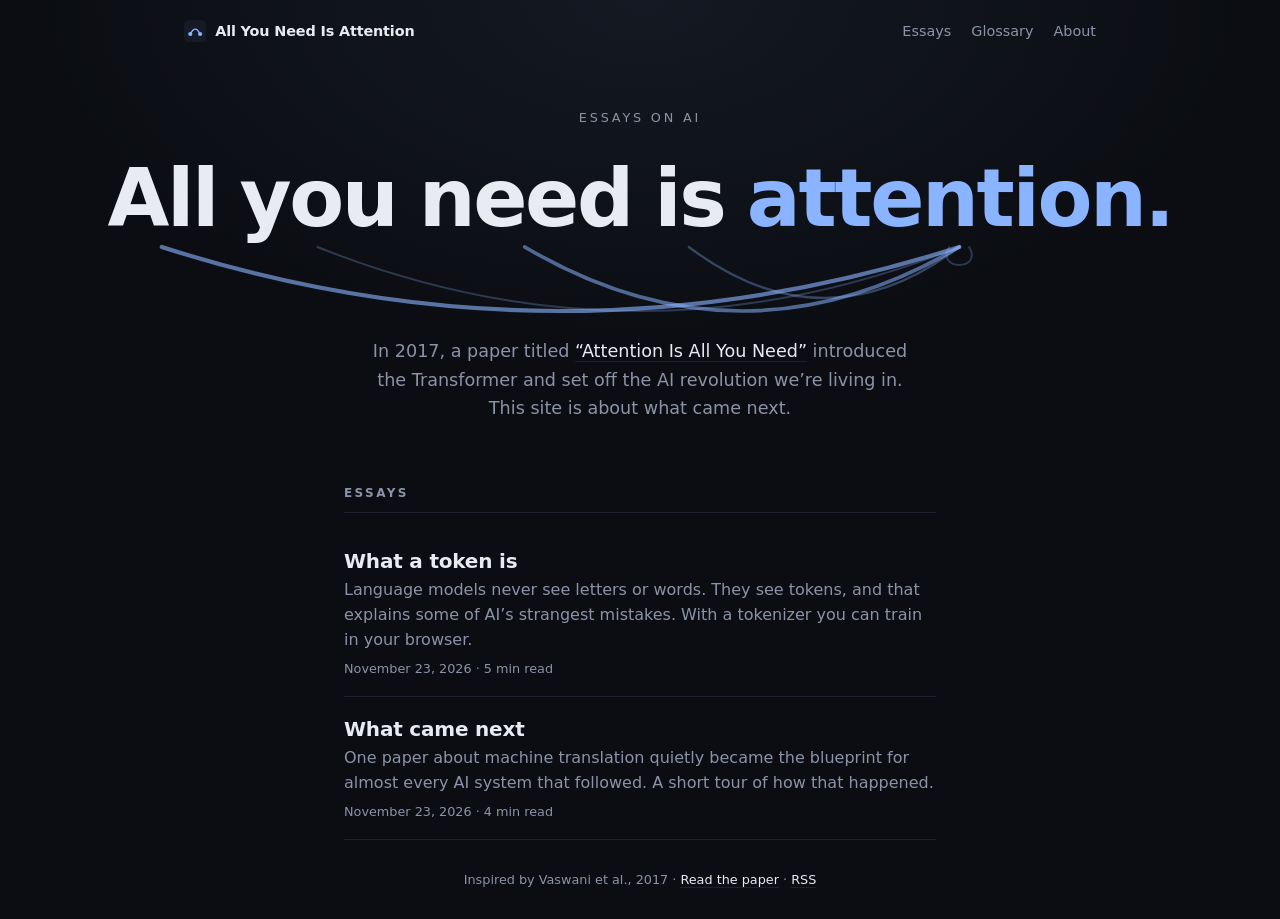
==== index.html @ ba5e2895 "Add essay "What a token is" with in-browser tokenizer - New essay on tokens, byte-pair encoding and " ====
<!DOCTYPE html>
<html lang="en">
<head>
<meta charset="utf-8">
<meta name="viewport" content="width=device-width, initial-scale=1">
<title>All You Need Is Attention</title>
<meta name="description" content="Essays on AI and what came after “Attention Is All You Need” (Vaswani et al., 2017), the paper that started the transformer era.">
<meta property="og:title" content="All You Need Is Attention">
<meta property="og:description" content="Essays on AI and what came after the paper that started the transformer era.">
<meta property="og:type" content="website">
<meta property="og:url" content="https://allyouneedisattention.com/">
<meta property="og:site_name" content="All You Need Is Attention">
<meta property="og:image" content="https://allyouneedisattention.com/og-image.png">
<meta property="og:image:width" content="1200">
<meta property="og:image:height" content="630">
<meta property="og:image:alt" content="All you need is attention, with curved attention lines linking the words.">
<meta name="twitter:card" content="summary_large_image">
<link rel="canonical" href="https://allyouneedisattention.com/">
<meta name="theme-color" content="#0b0d12">
<link rel="icon" href="data:image/svg+xml,<svg xmlns='http://www.w3.org/2000/svg' viewBox='0 0 32 32'><rect width='32' height='32' rx='7' fill='%230b0d12'/><circle cx='9' cy='20' r='3' fill='%238ab4ff'/><circle cx='23' cy='20' r='3' fill='%238ab4ff'/><path d='M9 20Q16 6 23 20' stroke='%238ab4ff' stroke-width='2' fill='none'/></svg>">
<link rel="stylesheet" href="/styles.css">
<link rel="alternate" type="application/rss+xml" title="All You Need Is Attention" href="/feed.xml">
</head>
<body>
<header class="site-header">
  <a class="brand" href="/" aria-label="All You Need Is Attention, home"><svg viewBox="0 0 32 32" aria-hidden="true"><rect width="32" height="32" rx="7" fill="#151a26"/><circle cx="9" cy="20" r="3" fill="#8ab4ff"/><circle cx="23" cy="20" r="3" fill="#8ab4ff"/><path d="M9 20Q16 6 23 20" stroke="#8ab4ff" stroke-width="2" fill="none"/></svg><span class="brand-name">All You Need Is Attention</span></a>
  <nav><a href="/#essays">Essays</a><a href="/glossary/">Glossary</a><a href="/about/">About</a></nav>
</header>

<main>
  <section class="hero">
    <p class="eyebrow">Essays on AI</p>

    <div class="stage" id="stage">
      <svg class="arcs" id="arcs" aria-hidden="true"></svg>
      <h1 id="title" aria-label="All you need is attention">
        <span class="tok" tabindex="0">All</span>
        <span class="tok" tabindex="0">you</span>
        <span class="tok" tabindex="0">need</span>
        <span class="tok" tabindex="0">is</span>
        <span class="tok" tabindex="0">attention.</span>
      </h1>
    </div>

    <p class="sub">
      In 2017, a paper titled
      <a href="https://arxiv.org/abs/1706.03762" target="_blank" rel="noopener">“Attention Is All You Need”</a>
      introduced the Transformer and set off the AI revolution we’re living in.
      This site is about what came next.
    </p>
  </section>

  <section class="essays" id="essays">
    <h2 class="section-label">Essays</h2>
    <!-- Newest first. Copy an <li> block when you publish a new essay. -->
    <ul class="essay-list">
      <li>
        <a href="/essays/what-a-token-is/">
          <h3>What a token is</h3>
          <p>Language models never see letters or words. They see tokens, and that explains some of AI’s strangest mistakes. With a tokenizer you can train in your browser.</p>
          <div class="meta"><time datetime="2026-11-23">November 23, 2026</time> · 5 min read</div>
        </a>
      </li>
      <li>
        <a href="/essays/what-came-next/">
          <h3>What came next</h3>
          <p>One paper about machine translation quietly became the blueprint for almost every AI system that followed. A short tour of how that happened.</p>
          <div class="meta"><time datetime="2026-11-23">November 23, 2026</time> · 4 min read</div>
        </a>
      </li>
    </ul>
  </section>
</main>

<footer class="site-footer">
  Inspired by Vaswani et al., 2017 &middot;
  <a href="https://arxiv.org/abs/1706.03762" target="_blank" rel="noopener">Read the paper</a> &middot;
  <a href="/feed.xml">RSS</a>
</footer>

<script src="/figures/attention-arcs.js"></script>
<script>
  // Hand-tuned "attention" weights: row = query word, column = key word.
  // Purely illustrative, not from a real model.
  AttentionArcs.attach({
    stage: document.getElementById('stage'),
    svg: document.getElementById('arcs'),
    tokens: [...document.querySelectorAll('#title .tok')],
    weights: [
      //  All  you  need is   attention
      [ .10, .10, .25, .05, .50 ], // All
      [ .10, .10, .50, .05, .25 ], // you
      [ .20, .35, .05, .10, .30 ], // need
      [ .05, .10, .30, .05, .50 ], // is
      [ .35, .10, .30, .15, .10 ], // attention
    ],
    start: 4,
    autoplay: true,
  });
</script>
</body>
</html>
---- styles.css ----
/* Shared styles for allyouneedisattention.com */

:root {
  --bg: #0b0d12;
  --fg: #e8ebf2;
  --muted: #8b93a7;
  --accent: #8ab4ff;
  --line: #1c2030;
  --panel: #11141c;
  --measure: 40rem;
  --sans: ui-sans-serif, system-ui, -apple-system, "Segoe UI", Roboto, sans-serif;
  --serif: "Iowan Old Style", "Palatino Linotype", Palatino, Georgia, serif;
  --mono: ui-monospace, SFMono-Regular, Menlo, Consolas, monospace;
}

* { box-sizing: border-box; }

body {
  margin: 0;
  background:
    radial-gradient(900px 500px at 50% 0%, rgba(138,180,255,.07), transparent 70%),
    var(--bg);
  color: var(--fg);
  font-family: var(--sans);
  display: flex;
  flex-direction: column;
  min-height: 100vh;
  -webkit-font-smoothing: antialiased;
}

a {
  color: var(--fg);
  text-decoration: none;
  border-bottom: 1px solid var(--line);
  transition: border-color .2s, color .2s;
}
a:hover { color: var(--accent); border-color: var(--accent); }
a:focus-visible { outline: 2px solid var(--accent); outline-offset: 2px; }

/* ---------- Site header & footer ---------- */

.site-header {
  display: flex;
  justify-content: space-between;
  align-items: center;
  gap: 1rem;
  max-width: 60rem;
  width: 100%;
  margin: 0 auto;
  padding: 1.25rem 1.5rem;
  font-size: .9rem;
}
.site-header .brand {
  border: 0;
  font-weight: 600;
  letter-spacing: -.01em;
  display: inline-flex;
  align-items: center;
  gap: .55rem;
}
.site-header .brand svg { width: 1.4rem; height: 1.4rem; }
.site-header nav { display: flex; gap: 1.25rem; }
.site-header nav a { border: 0; color: var(--muted); }
.site-header nav a:hover,
.site-header nav a[aria-current="page"] { color: var(--fg); }

main { flex: 1; width: 100%; }

.site-footer {
  padding: 2rem 1.5rem;
  text-align: center;
  font-size: .8rem;
  color: var(--muted);
}

/* ---------- Home: hero ---------- */

.hero {
  display: flex;
  flex-direction: column;
  align-items: center;
  text-align: center;
  padding: 3rem 1.5rem 1rem;
}
.eyebrow {
  font-size: .8rem;
  letter-spacing: .22em;
  text-transform: uppercase;
  color: var(--muted);
  margin: 0 0 2rem;
}
.stage { position: relative; display: inline-block; padding-bottom: 5rem; }
.hero h1 {
  margin: 0;
  font-weight: 600;
  /* Kept on one line so the arcs never cross a line break. The title is
     ~10.6em wide, so size it to fit the viewport minus the hero padding. */
  font-size: clamp(1.4rem, calc((100vw - 3rem) / 11), 5rem);
  letter-spacing: -.03em;
  line-height: 1.05;
  display: flex;
  flex-wrap: nowrap;
  white-space: nowrap;
  justify-content: center;
  gap: 0 .28em;
}
.tok {
  cursor: default;
  transition: color .25s ease;
  outline: none;
  border-radius: .15em;
}
.tok.active { color: var(--accent); }
.tok:focus-visible { box-shadow: 0 0 0 2px var(--accent); }
svg.arcs {
  position: absolute; left: 0; top: 0;
  width: 100%; height: 100%;
  pointer-events: none;
  overflow: visible;
}
svg.arcs path {
  fill: none;
  stroke: var(--accent);
  stroke-linecap: round;
  transition: opacity .35s ease;
}
.hero .sub {
  max-width: 34rem;
  margin: 1rem auto 0;
  color: var(--muted);
  font-size: 1.1rem;
  line-height: 1.6;
}

/* ---------- Home: essay list ---------- */

.essays {
  max-width: var(--measure);
  margin: 3rem auto 0;
  padding: 0 1.5rem;
}
.section-label {
  font-size: .75rem;
  letter-spacing: .2em;
  text-transform: uppercase;
  color: var(--muted);
  margin: 0 0 1rem;
  padding-bottom: .75rem;
  border-bottom: 1px solid var(--line);
}
.essay-list { list-style: none; margin: 0; padding: 0; }
.essay-list li { border-bottom: 1px solid var(--line); }
.essay-list a {
  display: block;
  border: 0;
  padding: 1.25rem 0;
}
.essay-list h3 {
  margin: 0 0 .35rem;
  font-size: 1.25rem;
  font-weight: 600;
  letter-spacing: -.01em;
  transition: color .2s;
}
.essay-list a:hover h3 { color: var(--accent); }
.essay-list p { margin: 0; color: var(--muted); line-height: 1.55; }
.meta { font-size: .8rem; color: var(--muted); margin-top: .5rem; }

/* ---------- Article (essays & pages) ---------- */

.article {
  max-width: var(--measure);
  margin: 0 auto;
  padding: 3rem 1.5rem 2rem;
}
.article header { margin-bottom: 2.5rem; }
.article h1 {
  font-size: clamp(2rem, 5vw, 2.8rem);
  line-height: 1.15;
  letter-spacing: -.025em;
  font-weight: 600;
  margin: 0 0 1rem;
}
.article .dek {
  font-size: 1.15rem;
  color: var(--muted);
  line-height: 1.55;
  margin: 0;
}
.article header .meta { margin-top: 1.25rem; }

.prose {
  font-family: var(--serif);
  font-size: 1.2rem;
  line-height: 1.7;
  color: #d9dde7;
}
.prose p { margin: 0 0 1.35em; }
.prose h2, .prose h3 {
  font-family: var(--sans);
  color: var(--fg);
  letter-spacing: -.015em;
  line-height: 1.25;
}
.prose h2 { font-size: 1.5rem; margin: 2.5em 0 .75em; }
.prose h3 { font-size: 1.2rem; margin: 2em 0 .6em; }
.prose blockquote {
  margin: 1.75em 0;
  padding-left: 1.25em;
  border-left: 2px solid var(--accent);
  color: var(--muted);
  font-style: italic;
}
.prose ul, .prose ol { padding-left: 1.3em; margin: 0 0 1.35em; }
.prose li { margin-bottom: .4em; }
.prose code {
  font-family: var(--mono);
  font-size: .85em;
  background: var(--panel);
  border: 1px solid var(--line);
  border-radius: 4px;
  padding: .1em .35em;
}
.prose pre {
  font-family: var(--mono);
  font-size: .85rem;
  line-height: 1.55;
  background: var(--panel);
  border: 1px solid var(--line);
  border-radius: 8px;
  padding: 1rem 1.25rem;
  overflow-x: auto;
}
.prose pre code { background: none; border: 0; padding: 0; font-size: inherit; }
.prose hr { border: 0; border-top: 1px solid var(--line); margin: 3em 0; }
.prose sup a { border: 0; color: var(--accent); font-family: var(--sans); font-size: .75em; }

.footnotes {
  margin-top: 3rem;
  padding-top: 1.5rem;
  border-top: 1px solid var(--line);
  font-family: var(--sans);
  font-size: .9rem;
  line-height: 1.6;
  color: var(--muted);
}
.footnotes ol { padding-left: 1.3em; }
.footnotes li { margin-bottom: .6em; }

.back { display: inline-block; margin-top: 2rem; font-size: .9rem; }

@media (prefers-reduced-motion: reduce) {
  * { transition: none !important; animation: none !important; }
}

/* ---------- Go deeper boxes ---------- */
/* <details class="deeper"><summary>Go deeper: …</summary> … </details> */

.deeper {
  margin: 1.75em 0;
  border: 1px solid var(--line);
  border-left: 2px solid var(--accent);
  border-radius: 6px;
  background: var(--panel);
  font-size: 1.05rem;
}
.deeper > summary {
  cursor: pointer;
  list-style: none;
  padding: .8rem 1.1rem;
  font-family: var(--sans);
  font-size: .95rem;
  font-weight: 600;
  color: var(--fg);
  display: flex;
  align-items: center;
  gap: .6rem;
}
.deeper > summary::-webkit-details-marker { display: none; }
.deeper > summary::before {
  content: "+";
  display: inline-grid;
  place-items: center;
  width: 1.2rem; height: 1.2rem;
  border: 1px solid var(--accent);
  border-radius: 50%;
  color: var(--accent);
  font-size: .9rem;
  line-height: 1;
  flex: none;
}
.deeper[open] > summary::before { content: "−"; }
.deeper > summary:hover { color: var(--accent); }
.deeper > summary:focus-visible { outline: 2px solid var(--accent); outline-offset: 2px; border-radius: 6px; }
.deeper > :not(summary) { margin-left: 1.1rem; margin-right: 1.1rem; }
.deeper > :last-child { margin-bottom: 1.1rem; }
.deeper .math {
  font-family: var(--serif);
  font-size: 1.15em;
  text-align: center;
  margin: 1em 1.1rem;
  white-space: nowrap;
  overflow-x: auto;
}

/* ---------- Glossary terms ---------- */
/* <span class="term" data-term="token">tokens</span> */

.term {
  text-decoration: underline dotted var(--muted);
  text-underline-offset: .2em;
  cursor: help;
}
.term:hover, .term:focus-visible, .term.is-open {
  text-decoration-color: var(--accent);
  outline: none;
}
.term-tip {
  position: absolute;
  z-index: 10;
  max-width: min(20rem, calc(100vw - 2rem));
  padding: .75rem .9rem;
  background: #161a25;
  border: 1px solid #2a3046;
  border-radius: 8px;
  box-shadow: 0 8px 30px rgba(0,0,0,.45);
  font-family: var(--sans);
  font-size: .88rem;
  line-height: 1.5;
  color: var(--fg);
  font-style: normal;
}
.term-tip strong { display: block; margin-bottom: .2rem; color: var(--accent); font-weight: 600; }
.term-tip a { font-size: .8rem; color: var(--muted); }
.term-tip[hidden] { display: none; }

.glossary-list { margin: 0; }
.glossary-list dt {
  font-family: var(--sans);
  font-weight: 600;
  color: var(--fg);
  margin-top: 1.6em;
  scroll-margin-top: 1rem;
}
.glossary-list dt:target { color: var(--accent); }
.glossary-list dd { margin: .3em 0 0; }

/* ---------- Figures ---------- */

.fig {
  margin: 2.25em 0;
  padding: 1.5rem 1rem 1rem;
  border: 1px solid var(--line);
  border-radius: 10px;
  background: rgba(17,20,28,.6);
}
.fig figcaption {
  font-family: var(--sans);
  font-size: .85rem;
  line-height: 1.5;
  color: var(--muted);
  margin-top: .5rem;
  text-align: center;
}
.arcs-scroll { overflow-x: auto; text-align: center; }
.arcs-stage {
  position: relative;
  display: inline-flex;
  gap: .55em;
  padding: .25rem .5rem 6.5rem;
  font-family: var(--sans);
  font-size: 1.15rem;
  font-weight: 500;
  white-space: nowrap;
}
.arcs-stage .tok {
  font: inherit;
  color: inherit;
  background: none;
  border: 0;
  padding: .1em .15em;
  cursor: pointer;
}
.arcs-stage .tok:hover { color: var(--accent); }
@media (max-width: 560px) {
  .fig { padding-left: .25rem; padding-right: .25rem; }
  .arcs-stage { font-size: .92rem; gap: .3em; padding-left: .25rem; padding-right: .25rem; }
  .arcs-stage .tok { padding: .1em .1em; }
}
@media (max-width: 480px) {
  .site-header .brand-name { display: none; }
}

/* ---------- 404 ---------- */
.notfound { padding-top: 6rem; text-align: center; }
.notfound .eyebrow { margin-bottom: 1rem; }
.notfound .dek a { color: var(--fg); }

/* ---------- BPE explorer figure ---------- */

.bpe { font-family: var(--sans); font-size: .95rem; text-align: left; }
.bpe-label { display: block; font-size: .8rem; color: var(--muted); margin: 0 0 .4rem; }
.bpe-label output { color: var(--fg); }
.bpe-input {
  width: 100%;
  resize: vertical;
  background: var(--bg);
  color: var(--fg);
  border: 1px solid #2a3046;
  border-radius: 6px;
  padding: .6rem .75rem;
  font: inherit;
  font-size: 1rem;
}
.bpe-input:focus { outline: 2px solid var(--accent); outline-offset: 1px; }
.bpe-examples { display: flex; flex-wrap: wrap; gap: .4rem; margin: .6rem 0 1rem; }
.bpe-examples button {
  font: inherit; font-size: .8rem;
  color: var(--muted);
  background: none;
  border: 1px solid var(--line);
  border-radius: 999px;
  padding: .2rem .7rem;
  cursor: pointer;
}
.bpe-examples button:hover { color: var(--fg); border-color: var(--accent); }
.bpe-out {
  display: flex; flex-wrap: wrap; gap: .3rem;
  min-height: 2.4rem;
  padding: .6rem;
  background: var(--bg);
  border-radius: 6px;
}
.bpe-tok {
  display: inline-block;
  font-family: var(--mono);
  font-size: .9rem;
  white-space: pre;
  padding: .1rem .35rem;
  border-radius: 4px;
  border: 1px solid;
}
.bpe-tok.c0 { background: rgba(138,180,255,.14); border-color: rgba(138,180,255,.45); }
.bpe-tok.c1 { background: rgba(120,220,180,.12); border-color: rgba(120,220,180,.4); }
.bpe-tok.c2 { background: rgba(255,190,110,.12); border-color: rgba(255,190,110,.4); }
.bpe-tok.c3 { background: rgba(240,140,190,.12); border-color: rgba(240,140,190,.4); }
.bpe-tok.c4 { background: rgba(180,150,255,.13); border-color: rgba(180,150,255,.42); }
.bpe-ws { color: var(--muted); }
.bpe-stats { font-size: .8rem; color: var(--muted); margin: .5rem 0 1.25rem; }
.bpe-slider { width: 100%; accent-color: var(--accent); }
.bpe-merges { margin-top: .75rem; font-size: .85rem; color: var(--muted); }
.bpe-merges-head { font-size: .75rem; letter-spacing: .08em; text-transform: uppercase; margin-bottom: .4rem; }
.bpe-merge { display: flex; align-items: center; gap: .35rem; margin: .25rem 0; flex-wrap: wrap; }
.bpe-num { min-width: 2.5rem; font-variant-numeric: tabular-nums; }
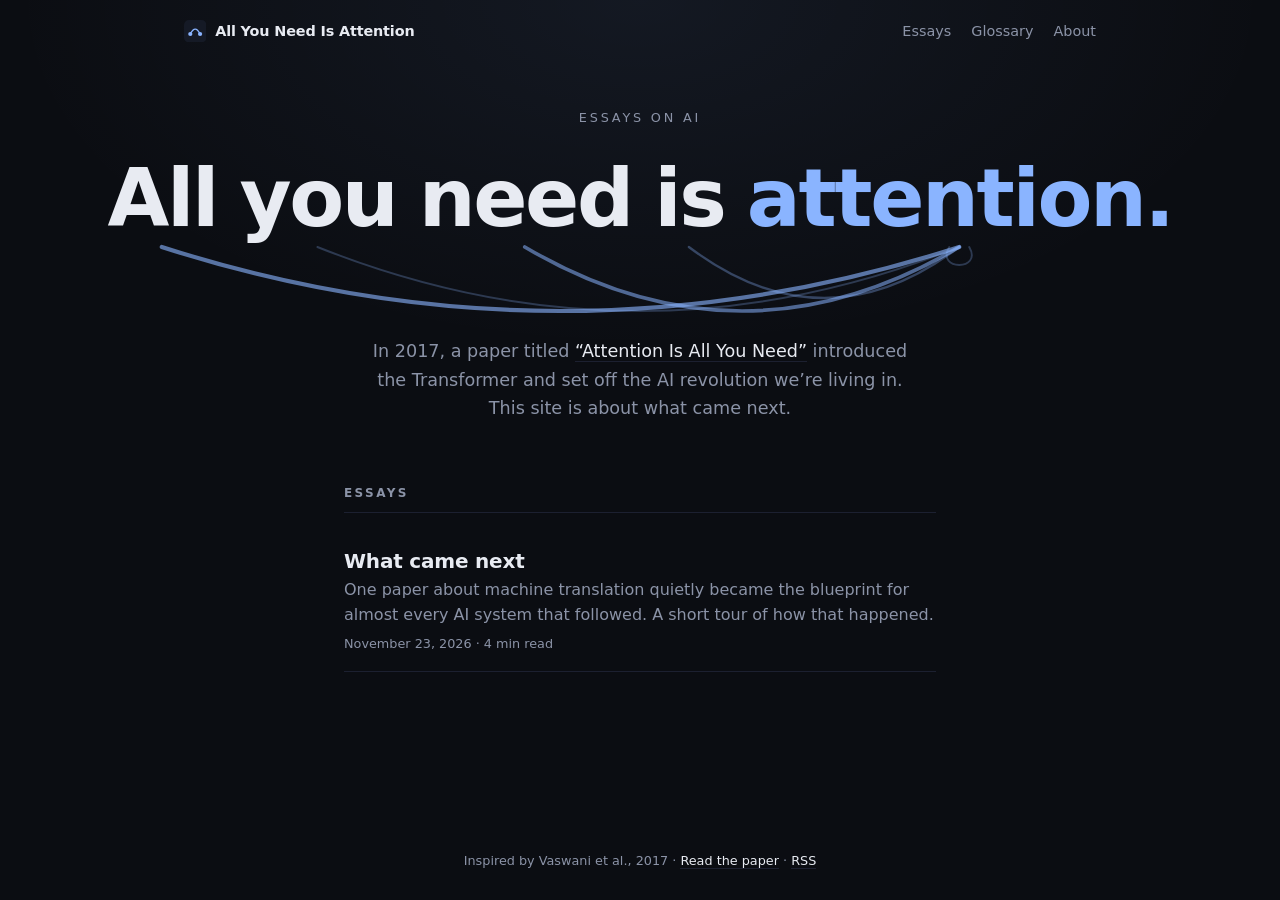
==== commit e6a14688: "Take "What a token is" out of production for now Reverts ba5e289. The essay, tokenizer figure and gl" ====
--- a/index.html
+++ b/index.html
@@ -55,13 +55,6 @@
     <!-- Newest first. Copy an <li> block when you publish a new essay. -->
     <ul class="essay-list">
       <li>
-        <a href="/essays/what-a-token-is/">
-          <h3>What a token is</h3>
-          <p>Language models never see letters or words. They see tokens, and that explains some of AI’s strangest mistakes. With a tokenizer you can train in your browser.</p>
-          <div class="meta"><time datetime="2026-11-23">November 23, 2026</time> · 5 min read</div>
-        </a>
-      </li>
-      <li>
         <a href="/essays/what-came-next/">
           <h3>What came next</h3>
           <p>One paper about machine translation quietly became the blueprint for almost every AI system that followed. A short tour of how that happened.</p>
--- a/styles.css
+++ b/styles.css
@@ -395,60 +395,3 @@
 .notfound { padding-top: 6rem; text-align: center; }
 .notfound .eyebrow { margin-bottom: 1rem; }
 .notfound .dek a { color: var(--fg); }
-
-/* ---------- BPE explorer figure ---------- */
-
-.bpe { font-family: var(--sans); font-size: .95rem; text-align: left; }
-.bpe-label { display: block; font-size: .8rem; color: var(--muted); margin: 0 0 .4rem; }
-.bpe-label output { color: var(--fg); }
-.bpe-input {
-  width: 100%;
-  resize: vertical;
-  background: var(--bg);
-  color: var(--fg);
-  border: 1px solid #2a3046;
-  border-radius: 6px;
-  padding: .6rem .75rem;
-  font: inherit;
-  font-size: 1rem;
-}
-.bpe-input:focus { outline: 2px solid var(--accent); outline-offset: 1px; }
-.bpe-examples { display: flex; flex-wrap: wrap; gap: .4rem; margin: .6rem 0 1rem; }
-.bpe-examples button {
-  font: inherit; font-size: .8rem;
-  color: var(--muted);
-  background: none;
-  border: 1px solid var(--line);
-  border-radius: 999px;
-  padding: .2rem .7rem;
-  cursor: pointer;
-}
-.bpe-examples button:hover { color: var(--fg); border-color: var(--accent); }
-.bpe-out {
-  display: flex; flex-wrap: wrap; gap: .3rem;
-  min-height: 2.4rem;
-  padding: .6rem;
-  background: var(--bg);
-  border-radius: 6px;
-}
-.bpe-tok {
-  display: inline-block;
-  font-family: var(--mono);
-  font-size: .9rem;
-  white-space: pre;
-  padding: .1rem .35rem;
-  border-radius: 4px;
-  border: 1px solid;
-}
-.bpe-tok.c0 { background: rgba(138,180,255,.14); border-color: rgba(138,180,255,.45); }
-.bpe-tok.c1 { background: rgba(120,220,180,.12); border-color: rgba(120,220,180,.4); }
-.bpe-tok.c2 { background: rgba(255,190,110,.12); border-color: rgba(255,190,110,.4); }
-.bpe-tok.c3 { background: rgba(240,140,190,.12); border-color: rgba(240,140,190,.4); }
-.bpe-tok.c4 { background: rgba(180,150,255,.13); border-color: rgba(180,150,255,.42); }
-.bpe-ws { color: var(--muted); }
-.bpe-stats { font-size: .8rem; color: var(--muted); margin: .5rem 0 1.25rem; }
-.bpe-slider { width: 100%; accent-color: var(--accent); }
-.bpe-merges { margin-top: .75rem; font-size: .85rem; color: var(--muted); }
-.bpe-merges-head { font-size: .75rem; letter-spacing: .08em; text-transform: uppercase; margin-bottom: .4rem; }
-.bpe-merge { display: flex; align-items: center; gap: .35rem; margin: .25rem 0; flex-wrap: wrap; }
-.bpe-num { min-width: 2.5rem; font-variant-numeric: tabular-nums; }
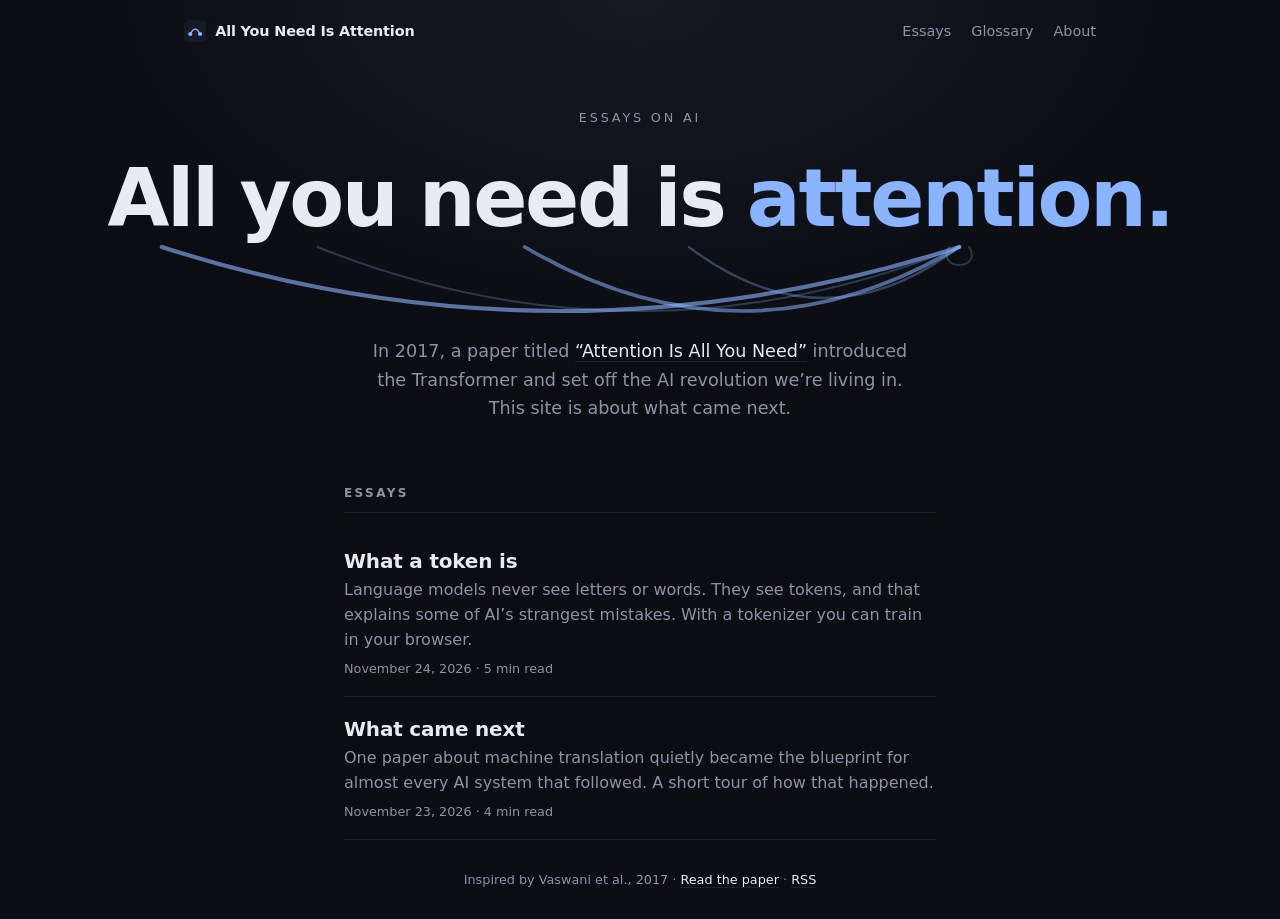
==== commit d6f51a83: "Publish "What a token is" after fact-check Restores the essay removed in e6a1468, with corrections: " ====
--- a/index.html
+++ b/index.html
@@ -55,6 +55,13 @@
     <!-- Newest first. Copy an <li> block when you publish a new essay. -->
     <ul class="essay-list">
       <li>
+        <a href="/essays/what-a-token-is/">
+          <h3>What a token is</h3>
+          <p>Language models never see letters or words. They see tokens, and that explains some of AI’s strangest mistakes. With a tokenizer you can train in your browser.</p>
+          <div class="meta"><time datetime="2026-11-24">November 24, 2026</time> · 5 min read</div>
+        </a>
+      </li>
+      <li>
         <a href="/essays/what-came-next/">
           <h3>What came next</h3>
           <p>One paper about machine translation quietly became the blueprint for almost every AI system that followed. A short tour of how that happened.</p>
--- a/styles.css
+++ b/styles.css
@@ -395,3 +395,63 @@
 .notfound { padding-top: 6rem; text-align: center; }
 .notfound .eyebrow { margin-bottom: 1rem; }
 .notfound .dek a { color: var(--fg); }
+@media (max-width: 400px) {
+  .arcs-stage { font-size: .8rem; gap: .22em; }
+}
+
+/* ---------- BPE explorer figure ---------- */
+
+.bpe { font-family: var(--sans); font-size: .95rem; text-align: left; }
+.bpe-label { display: block; font-size: .8rem; color: var(--muted); margin: 0 0 .4rem; }
+.bpe-label output { color: var(--fg); }
+.bpe-input {
+  width: 100%;
+  resize: vertical;
+  background: var(--bg);
+  color: var(--fg);
+  border: 1px solid #2a3046;
+  border-radius: 6px;
+  padding: .6rem .75rem;
+  font: inherit;
+  font-size: 1rem;
+}
+.bpe-input:focus { outline: 2px solid var(--accent); outline-offset: 1px; }
+.bpe-examples { display: flex; flex-wrap: wrap; gap: .4rem; margin: .6rem 0 1rem; }
+.bpe-examples button {
+  font: inherit; font-size: .8rem;
+  color: var(--muted);
+  background: none;
+  border: 1px solid var(--line);
+  border-radius: 999px;
+  padding: .2rem .7rem;
+  cursor: pointer;
+}
+.bpe-examples button:hover { color: var(--fg); border-color: var(--accent); }
+.bpe-out {
+  display: flex; flex-wrap: wrap; gap: .3rem;
+  min-height: 2.4rem;
+  padding: .6rem;
+  background: var(--bg);
+  border-radius: 6px;
+}
+.bpe-tok {
+  display: inline-block;
+  font-family: var(--mono);
+  font-size: .9rem;
+  white-space: pre;
+  padding: .1rem .35rem;
+  border-radius: 4px;
+  border: 1px solid;
+}
+.bpe-tok.c0 { background: rgba(138,180,255,.14); border-color: rgba(138,180,255,.45); }
+.bpe-tok.c1 { background: rgba(120,220,180,.12); border-color: rgba(120,220,180,.4); }
+.bpe-tok.c2 { background: rgba(255,190,110,.12); border-color: rgba(255,190,110,.4); }
+.bpe-tok.c3 { background: rgba(240,140,190,.12); border-color: rgba(240,140,190,.4); }
+.bpe-tok.c4 { background: rgba(180,150,255,.13); border-color: rgba(180,150,255,.42); }
+.bpe-ws { color: var(--muted); }
+.bpe-stats { font-size: .8rem; color: var(--muted); margin: .5rem 0 1.25rem; }
+.bpe-slider { width: 100%; accent-color: var(--accent); }
+.bpe-merges { margin-top: .75rem; font-size: .85rem; color: var(--muted); }
+.bpe-merges-head { font-size: .75rem; letter-spacing: .08em; text-transform: uppercase; margin-bottom: .4rem; }
+.bpe-merge { display: flex; align-items: center; gap: .35rem; margin: .25rem 0; flex-wrap: wrap; }
+.bpe-num { min-width: 2.5rem; font-variant-numeric: tabular-nums; }
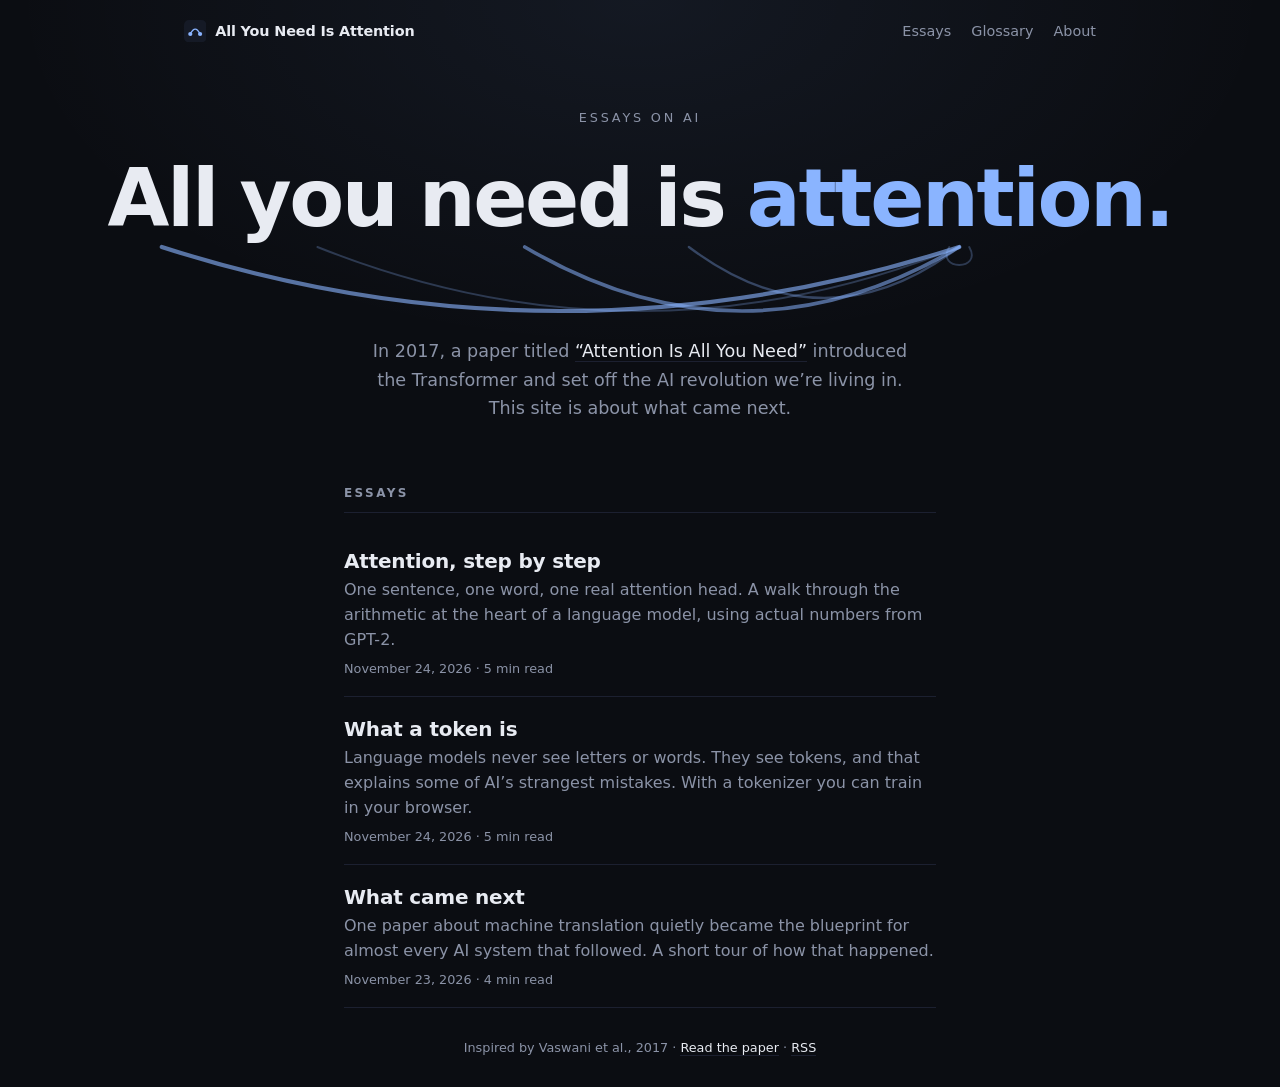
==== commit d255371d: "Publish essay "Attention, step by step" - Follow one word through a real GPT-2 small attention head " ====
--- a/index.html
+++ b/index.html
@@ -55,6 +55,13 @@
     <!-- Newest first. Copy an <li> block when you publish a new essay. -->
     <ul class="essay-list">
       <li>
+        <a href="/essays/attention-step-by-step/">
+          <h3>Attention, step by step</h3>
+          <p>One sentence, one word, one real attention head. A walk through the arithmetic at the heart of a language model, using actual numbers from GPT-2.</p>
+          <div class="meta"><time datetime="2026-11-24">November 24, 2026</time> · 5 min read</div>
+        </a>
+      </li>
+      <li>
         <a href="/essays/what-a-token-is/">
           <h3>What a token is</h3>
           <p>Language models never see letters or words. They see tokens, and that explains some of AI’s strangest mistakes. With a tokenizer you can train in your browser.</p>
--- a/styles.css
+++ b/styles.css
@@ -455,3 +455,36 @@
 .bpe-merges-head { font-size: .75rem; letter-spacing: .08em; text-transform: uppercase; margin-bottom: .4rem; }
 .bpe-merge { display: flex; align-items: center; gap: .35rem; margin: .25rem 0; flex-wrap: wrap; }
 .bpe-num { min-width: 2.5rem; font-variant-numeric: tabular-nums; }
+@media (max-width: 340px) {
+  .arcs-stage { font-size: .7rem; gap: .12em; }
+}
+
+/* ---------- Attention steps figure ---------- */
+
+.steps { font-family: var(--sans); font-size: .9rem; text-align: left; padding: 0 .5rem; }
+.steps-label { font-size: .8rem; color: var(--muted); margin: 0 0 .4rem; }
+.steps-words, .steps-stages { display: flex; flex-wrap: wrap; gap: .35rem; margin-bottom: 1rem; }
+.steps-words button, .steps-stages button {
+  font: inherit;
+  color: var(--fg);
+  background: none;
+  border: 1px solid #2a3046;
+  border-radius: 6px;
+  padding: .25rem .6rem;
+  cursor: pointer;
+}
+.steps-words button:hover, .steps-stages button:hover { border-color: var(--accent); }
+.steps-words button[aria-pressed="true"], .steps-stages button[aria-pressed="true"] {
+  background: rgba(138,180,255,.16);
+  border-color: var(--accent);
+  color: var(--accent);
+}
+.steps button:focus-visible { outline: 2px solid var(--accent); outline-offset: 2px; }
+.prose .steps-note { font-size: .85rem; line-height: 1.5; color: var(--muted); margin: 0 0 .9rem; min-height: 3em; }
+.steps-row { display: grid; grid-template-columns: 4.2rem 1fr 3.6rem; align-items: center; gap: .6rem; padding: .12rem 0; }
+.steps-word { text-align: right; }
+.steps-row.is-self .steps-word { color: var(--accent); }
+.steps-track { height: .7rem; background: var(--bg); border-radius: 3px; overflow: hidden; }
+.steps-bar { display: block; height: 100%; background: var(--accent); border-radius: 3px; transition: width .3s ease; }
+.steps-num { font-variant-numeric: tabular-nums; color: var(--muted); font-size: .8rem; text-align: right; }
+.steps-row.is-masked { opacity: .4; }
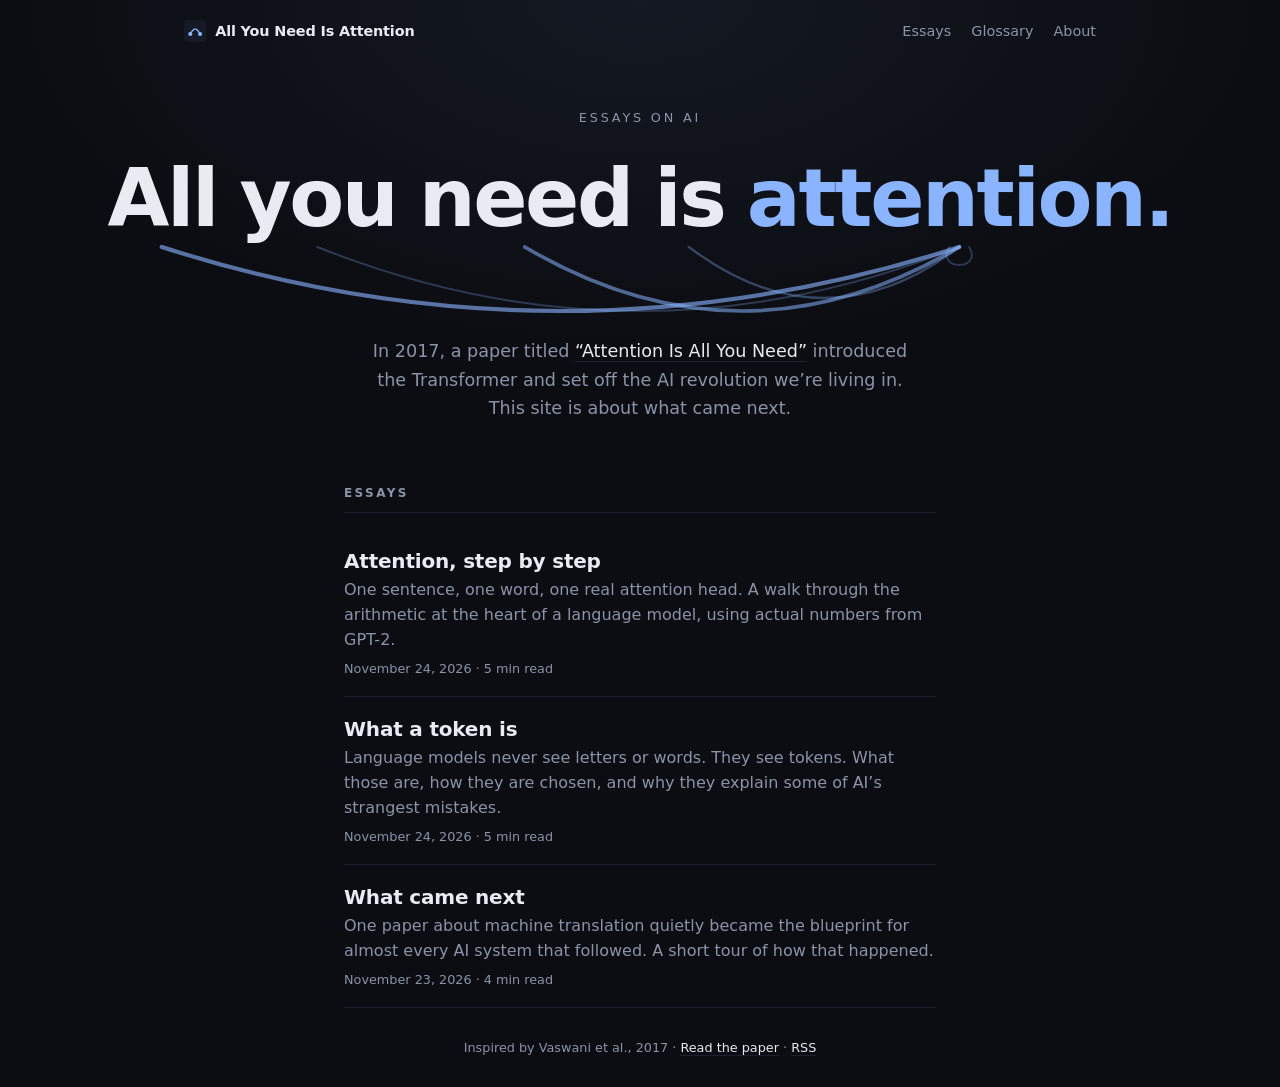
==== commit 4d4f4327: "Add build script, essay links and per-essay share cards - _tools/build.py generates the home list, f" ====
--- a/index.html
+++ b/index.html
@@ -52,8 +52,8 @@
 
   <section class="essays" id="essays">
     <h2 class="section-label">Essays</h2>
-    <!-- Newest first. Copy an <li> block when you publish a new essay. -->
     <ul class="essay-list">
+<!-- build:essays -->
       <li>
         <a href="/essays/attention-step-by-step/">
           <h3>Attention, step by step</h3>
@@ -64,7 +64,7 @@
       <li>
         <a href="/essays/what-a-token-is/">
           <h3>What a token is</h3>
-          <p>Language models never see letters or words. They see tokens, and that explains some of AI’s strangest mistakes. With a tokenizer you can train in your browser.</p>
+          <p>Language models never see letters or words. They see tokens. What those are, how they are chosen, and why they explain some of AI’s strangest mistakes.</p>
           <div class="meta"><time datetime="2026-11-24">November 24, 2026</time> · 5 min read</div>
         </a>
       </li>
@@ -75,6 +75,7 @@
           <div class="meta"><time datetime="2026-11-23">November 23, 2026</time> · 4 min read</div>
         </a>
       </li>
+<!-- /build:essays -->
     </ul>
   </section>
 </main>
--- a/styles.css
+++ b/styles.css
@@ -488,3 +488,10 @@
 .steps-bar { display: block; height: 100%; background: var(--accent); border-radius: 3px; transition: width .3s ease; }
 .steps-num { font-variant-numeric: tabular-nums; color: var(--muted); font-size: .8rem; text-align: right; }
 .steps-row.is-masked { opacity: .4; }
+
+/* ---------- Previous/next links ---------- */
+
+.essay-nav { display: flex; gap: 1rem; margin-top: 3rem; padding-top: 1.5rem; border-top: 1px solid var(--line); }
+.essay-nav a { border: 0; flex: 1; min-width: 0; font-weight: 600; line-height: 1.35; }
+.essay-nav a span { display: block; font-size: .8rem; font-weight: 400; color: var(--muted); margin-bottom: .25rem; }
+.essay-nav .next { text-align: right; }
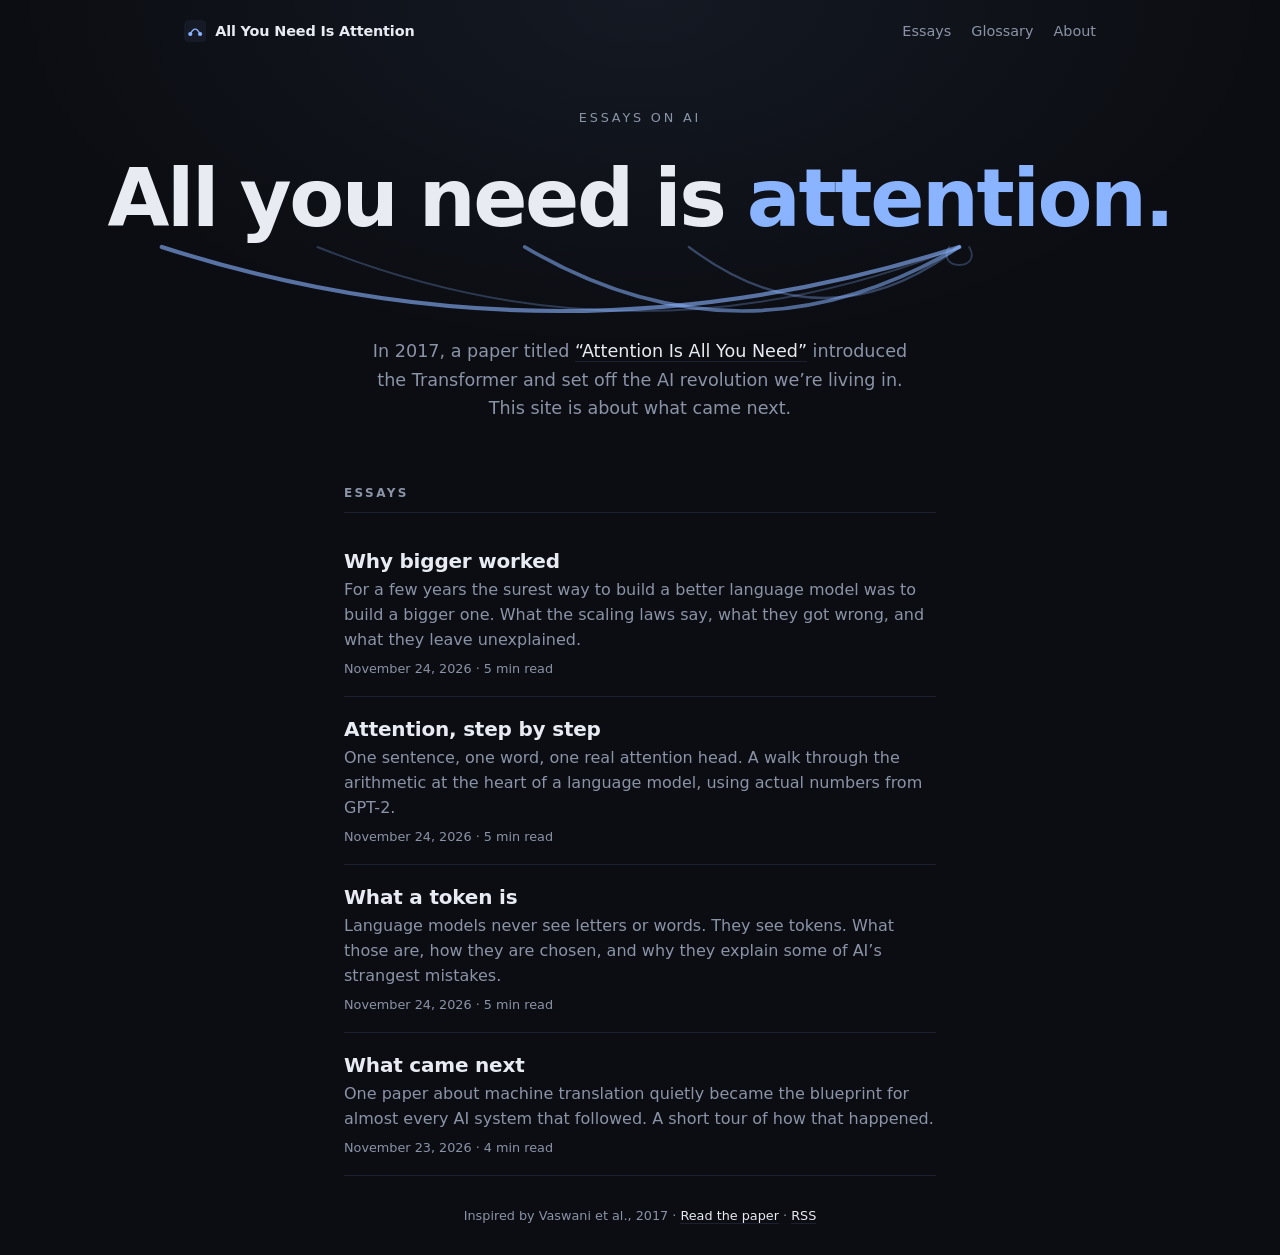
==== commit 4b0f647f: "Publish essay "Why bigger worked" - Scaling laws, the Chinchilla correction and the emergence debate" ====
--- a/index.html
+++ b/index.html
@@ -55,6 +55,13 @@
     <ul class="essay-list">
 <!-- build:essays -->
       <li>
+        <a href="/essays/why-bigger-worked/">
+          <h3>Why bigger worked</h3>
+          <p>For a few years the surest way to build a better language model was to build a bigger one. What the scaling laws say, what they got wrong, and what they leave unexplained.</p>
+          <div class="meta"><time datetime="2026-11-24">November 24, 2026</time> · 5 min read</div>
+        </a>
+      </li>
+      <li>
         <a href="/essays/attention-step-by-step/">
           <h3>Attention, step by step</h3>
           <p>One sentence, one word, one real attention head. A walk through the arithmetic at the heart of a language model, using actual numbers from GPT-2.</p>
--- a/styles.css
+++ b/styles.css
@@ -495,3 +495,53 @@
 .essay-nav a { border: 0; flex: 1; min-width: 0; font-weight: 600; line-height: 1.35; }
 .essay-nav a span { display: block; font-size: .8rem; font-weight: 400; color: var(--muted); margin-bottom: .25rem; }
 .essay-nav .next { text-align: right; }
+
+/* ---------- Scale chart figure ---------- */
+
+.visually-hidden { position: absolute; width: 1px; height: 1px; overflow: hidden; clip-path: inset(50%); white-space: nowrap; }
+.scale { font-family: var(--sans); font-size: .85rem; text-align: left; padding: 0 .25rem; }
+.scale-controls { display: flex; flex-wrap: wrap; gap: .35rem; margin-bottom: .9rem; }
+.scale-controls button {
+  font: inherit;
+  color: var(--fg);
+  background: none;
+  border: 1px solid #2a3046;
+  border-radius: 6px;
+  padding: .25rem .7rem;
+  cursor: pointer;
+}
+.scale-controls button:hover { border-color: var(--accent); }
+.scale-controls button[aria-pressed="true"] { background: rgba(138,180,255,.16); border-color: var(--accent); color: var(--accent); }
+.scale-controls button:focus-visible, .scale-plot:focus-visible { outline: 2px solid var(--accent); outline-offset: 2px; }
+.scale-legend { display: flex; flex-wrap: wrap; gap: .3rem 1.1rem; margin-bottom: .5rem; color: var(--fg); }
+.scale-key { display: inline-flex; align-items: center; gap: .45rem; }
+.scale-key i, .scale-tip-row i { display: inline-block; width: 16px; height: 3px; border-radius: 2px; flex: none; }
+.scale-plot { position: relative; touch-action: pan-y; border-radius: 4px; }
+.scale-plot svg { display: block; }
+.scale-plot text { fill: var(--muted); font-size: 12px; }
+.scale-grid { stroke: var(--line); stroke-width: 1; }
+.scale-cross { stroke: var(--muted); stroke-width: 1; }
+.scale-line { fill: none; stroke-width: 2; stroke-linejoin: round; stroke-linecap: round; }
+.scale-dot { stroke: #0e1118; stroke-width: 2; }
+.scale-tip {
+  position: absolute; top: 8px;
+  pointer-events: none;
+  background: #161a25;
+  border: 1px solid #2a3046;
+  border-radius: 8px;
+  padding: .5rem .65rem;
+  font-size: .8rem;
+  line-height: 1.5;
+  white-space: nowrap;
+}
+.scale-tip[hidden] { display: none; }
+.scale-tip-head { color: var(--muted); margin-bottom: .15rem; }
+.scale-tip-row { display: flex; align-items: center; gap: .45rem; color: var(--muted); }
+.scale-tip-row strong { color: var(--fg); min-width: 3.2rem; font-variant-numeric: tabular-nums; }
+.scale-table { margin-top: .5rem; color: var(--muted); }
+.scale-table summary { cursor: pointer; font-size: .8rem; }
+.scale-table-scroll { overflow-x: auto; }
+.scale-table table { border-collapse: collapse; width: 100%; margin-top: .5rem; font-size: .8rem; }
+.scale-table th, .scale-table td { padding: .25rem .5rem; text-align: right; border-bottom: 1px solid var(--line); font-variant-numeric: tabular-nums; font-weight: 400; }
+.scale-table th:first-child { text-align: left; }
+.scale-table td { color: var(--fg); }
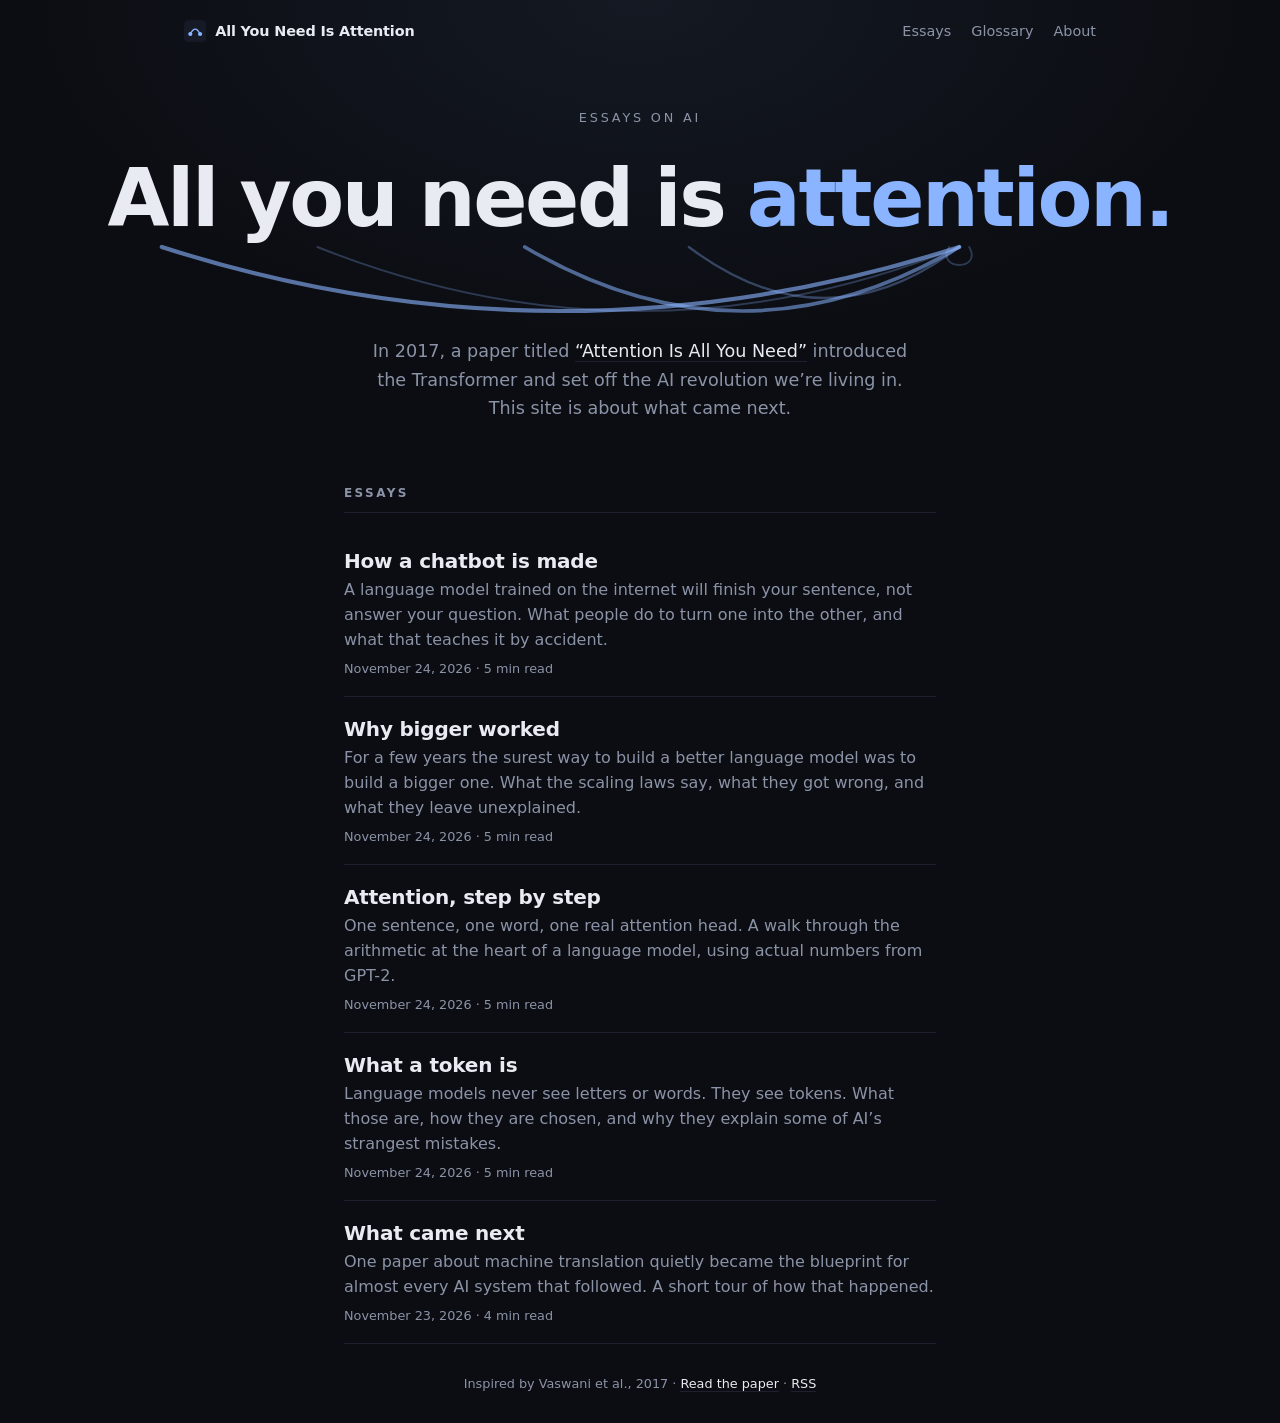
==== commit 6229633b: "Publish essay "How a chatbot is made" - From base model to assistant: demonstrations, rankings and p" ====
--- a/index.html
+++ b/index.html
@@ -54,6 +54,13 @@
     <h2 class="section-label">Essays</h2>
     <ul class="essay-list">
 <!-- build:essays -->
+      <li>
+        <a href="/essays/how-a-chatbot-is-made/">
+          <h3>How a chatbot is made</h3>
+          <p>A language model trained on the internet will finish your sentence, not answer your question. What people do to turn one into the other, and what that teaches it by accident.</p>
+          <div class="meta"><time datetime="2026-11-24">November 24, 2026</time> · 5 min read</div>
+        </a>
+      </li>
       <li>
         <a href="/essays/why-bigger-worked/">
           <h3>Why bigger worked</h3>
--- a/styles.css
+++ b/styles.css
@@ -545,3 +545,38 @@
 .scale-table th, .scale-table td { padding: .25rem .5rem; text-align: right; border-bottom: 1px solid var(--line); font-variant-numeric: tabular-nums; font-weight: 400; }
 .scale-table th:first-child { text-align: left; }
 .scale-table td { color: var(--fg); }
+
+/* ---------- Reward lab figure ---------- */
+
+.lab { font-family: var(--sans); font-size: .92rem; line-height: 1.5; text-align: left; padding: 0 .5rem; }
+.lab > div:focus { outline: none; }
+.lab-step { font-size: .75rem; letter-spacing: .08em; text-transform: uppercase; color: var(--muted); }
+.lab-gap { margin-top: 1.5rem; }
+.prose .lab-q { font-weight: 600; color: var(--fg); margin: .35rem 0 .8rem; }
+.prose .lab-hint, .prose .lab-note { font-size: .85rem; color: var(--muted); margin: .7rem 0; }
+.lab-pair { display: grid; grid-template-columns: 1fr 1fr; gap: .6rem; }
+.lab-answer, .lab-again {
+  font: inherit; color: var(--fg); text-align: left;
+  background: var(--bg); border: 1px solid #2a3046; border-radius: 8px;
+  padding: .7rem .85rem; cursor: pointer;
+}
+.lab-answer { min-height: 7.5rem; display: flex; align-items: flex-start; }
+.lab-again { padding: .3rem .8rem; background: none; }
+.lab-answer:hover, .lab-again:hover { border-color: var(--accent); }
+.lab button:focus-visible { outline: 2px solid var(--accent); outline-offset: 2px; }
+.lab-weight { display: grid; grid-template-columns: 9rem 1fr 3.2rem; align-items: center; gap: .6rem; padding: .15rem 0; }
+.lab-track { position: relative; height: .7rem; background: linear-gradient(var(--muted), var(--muted)) 50% / 1px 100% no-repeat, var(--bg); border-radius: 3px; }
+.lab-bar { position: absolute; top: 0; height: 100%; }
+.lab-bar.is-pos { background: #3987e5; border-radius: 0 3px 3px 0; }
+.lab-bar.is-neg { background: #d95926; border-radius: 3px 0 0 3px; }
+.lab-num { text-align: right; font-size: .8rem; color: var(--muted); font-variant-numeric: tabular-nums; }
+.prose .lab-ranked { padding-left: 1.4rem; margin: 0; }
+.prose .lab-ranked li { margin-bottom: .7rem; }
+.lab-tags { display: flex; gap: 1rem; font-size: .8rem; color: var(--muted); }
+.lab-tags .is-right, .lab-tags .is-wrong { color: var(--fg); }
+@media (max-width: 560px) {
+  .lab { padding: 0 .4rem; }
+  .lab-pair { grid-template-columns: 1fr; }
+  .lab-answer { min-height: 0; }
+  .lab-weight { grid-template-columns: 7rem 1fr 2.8rem; gap: .4rem; }
+}
